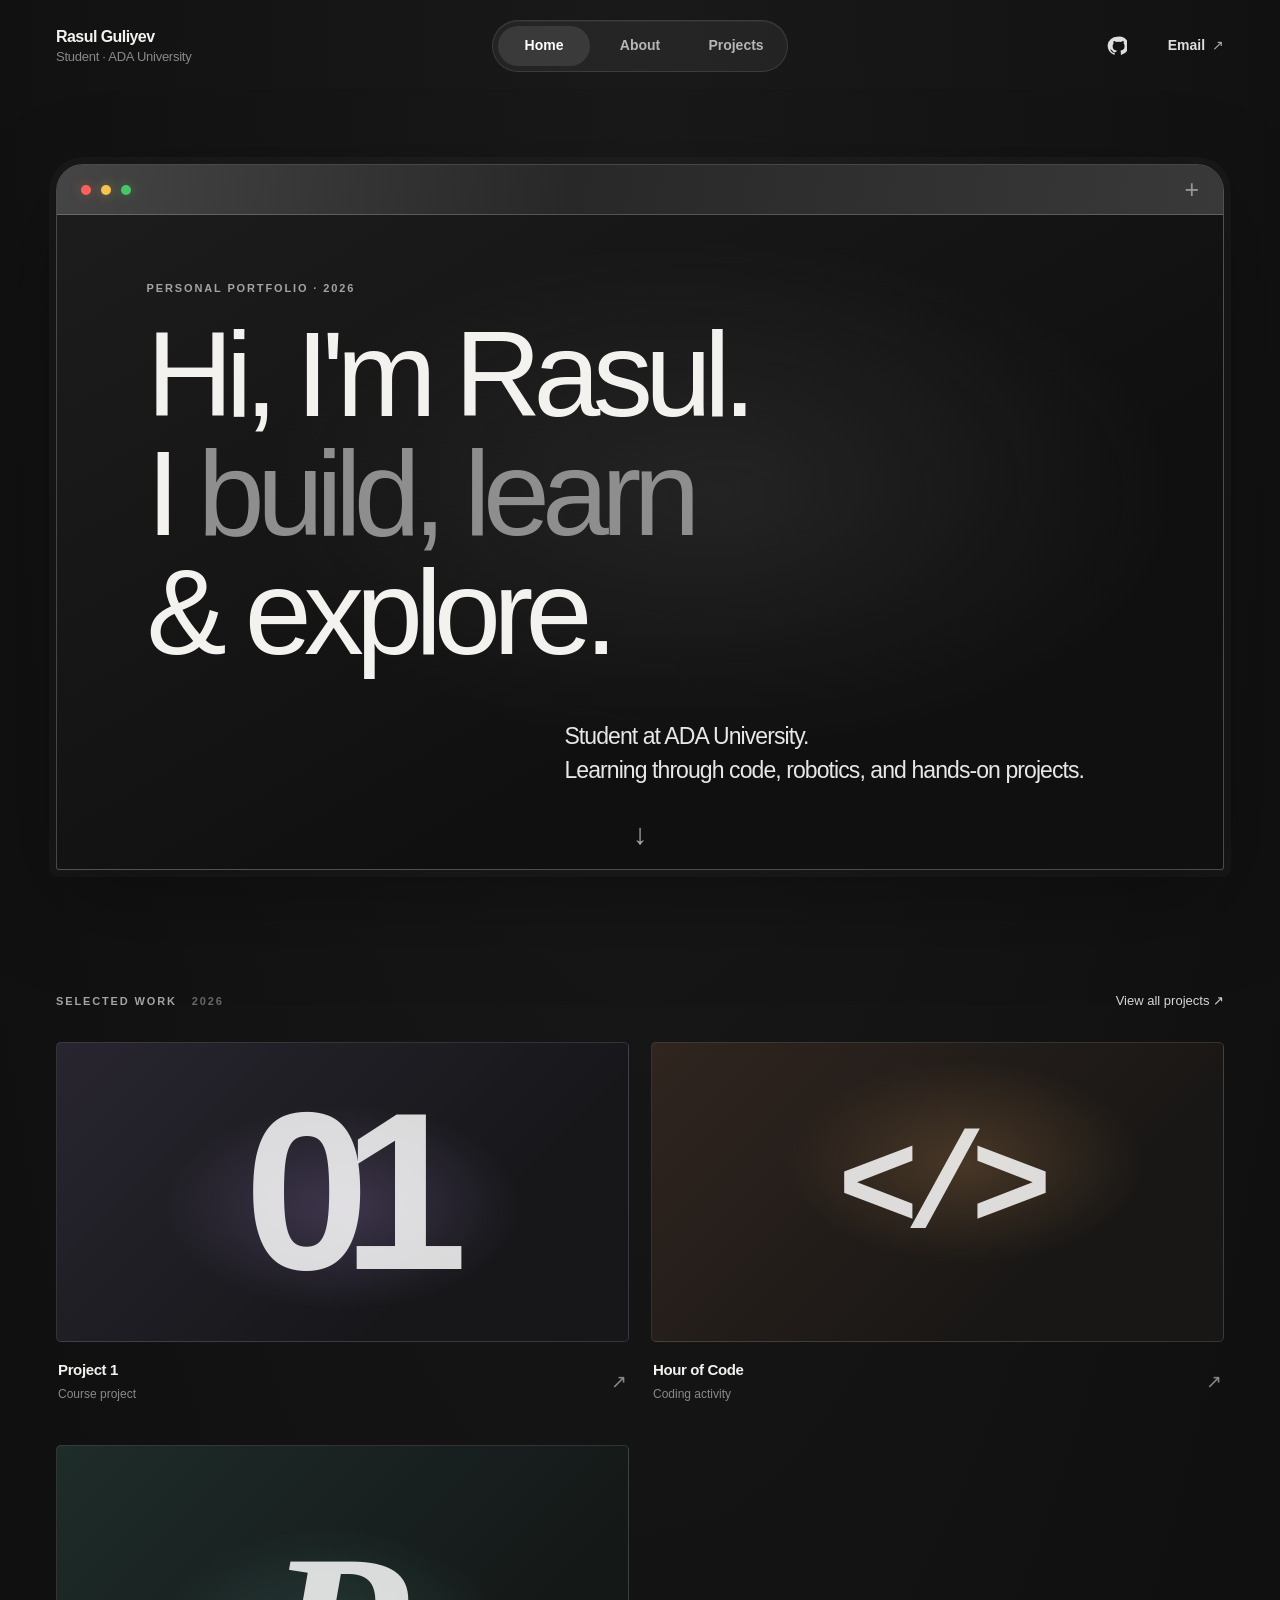
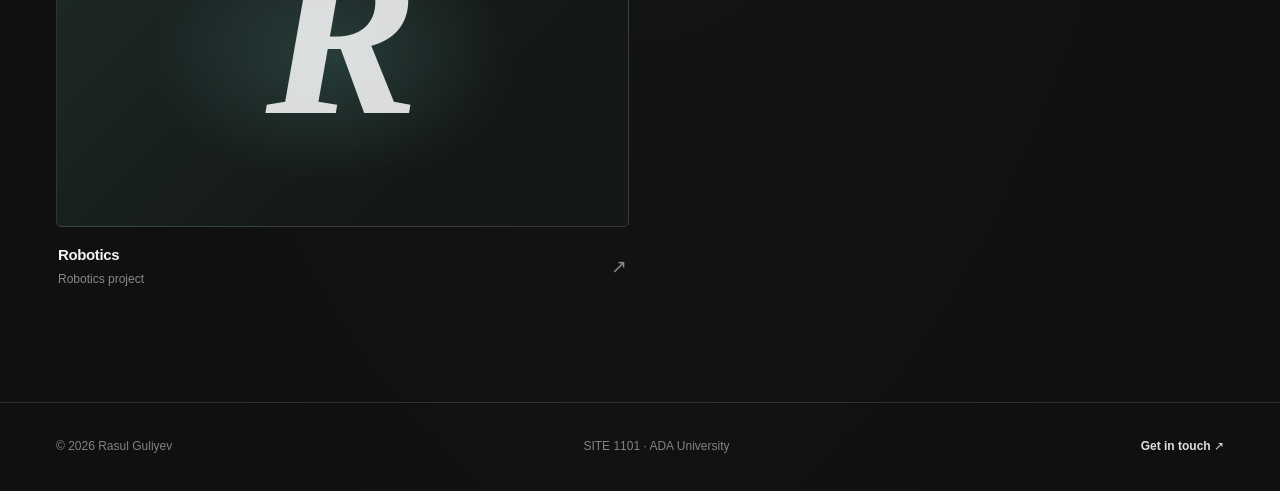
==== Desktop/Project 4 Personal Website/index.html @ 19157930 "move website files to root directory" ====
<!DOCTYPE html>
<html lang="en">
<head>
  <meta charset="UTF-8">
  <meta name="viewport" content="width=device-width, initial-scale=1.0">
  <title>Rasul Guliyev | Home</title>
  <link rel="stylesheet" href="style.css">
</head>
<body class="home-page">

  <header class="site-header">
    <a class="brand" href="index.html">
      <span class="brand-name">Rasul Guliyev</span>
      <span class="brand-role">Student · ADA University</span>
    </a>
    <nav class="site-nav" aria-label="Main navigation">
      <a href="index.html" aria-current="page">Home</a>
      <a href="about.html">About</a>
      <a href="projects.html">Projects</a>
    </nav>
    <div class="header-links">
      <a class="github-link" href="https://github.com/Raasull/rguliyev" aria-label="GitHub repository">
        <svg viewBox="0 0 24 24" aria-hidden="true"><path d="M12 .8a11.2 11.2 0 0 0-3.54 21.83c.56.1.76-.24.76-.54v-2.1c-3.1.67-3.76-1.32-3.76-1.32-.51-1.3-1.25-1.65-1.25-1.65-1.02-.7.08-.69.08-.69 1.12.08 1.71 1.15 1.71 1.15 1 .1.78 2.05 3.47 2.05.77 0 1.37-.21 1.85-.56.08-.7.31-1.17.56-1.44-2.48-.28-5.09-1.24-5.09-5.52 0-1.22.44-2.22 1.15-3-.12-.28-.5-1.42.11-2.96 0 0 .94-.3 3.08 1.15a10.7 10.7 0 0 1 5.61 0c2.14-1.45 3.08-1.15 3.08-1.15.61 1.54.23 2.68.11 2.96.72.78 1.15 1.78 1.15 3 0 4.3-2.61 5.24-5.1 5.51.32.28.6.82.6 1.66v2.91c0 .3.2.65.77.54A11.2 11.2 0 0 0 12 .8Z"/></svg>
      </a>
      <a href="mailto:guliyevrasul77@gmail.com">Email <span aria-hidden="true">↗</span></a>
    </div>
  </header>

  <main class="page-shell home-shell">
    <section id="intro" class="hero-window">
      <div class="window-bar" aria-hidden="true">
        <span class="window-dot dot-red"></span>
        <span class="window-dot dot-yellow"></span>
        <span class="window-dot dot-green"></span>
        <span class="window-mark">+</span>
      </div>
      <div class="hero-content">
        <div class="hero-title-wrap">
          <p class="eyebrow">Personal portfolio · 2026</p>
          <h1>Hi, I'm Rasul.<br>I <span>build, learn</span><br>&amp; explore.</h1>
        </div>
        <p class="hero-summary">Student at ADA University.<br>Learning through code, robotics, and hands-on projects.</p>
      </div>
      <a class="scroll-cue" href="#work" aria-label="Scroll to selected work">↓</a>
    </section>

    <section id="work" class="work-section">
      <div class="section-heading">
        <p class="eyebrow">Selected work <span>2026</span></p>
        <a class="text-link" href="projects.html">View all projects <span aria-hidden="true">↗</span></a>
      </div>
      <div class="work-list">
        <a class="work-card work-one" href="projects.html#project-one">
          <span class="work-image" aria-hidden="true"><span class="work-art art-one">01</span></span>
          <span class="work-caption"><span><strong>Project 1</strong><small>Course project</small></span><span class="work-arrow" aria-hidden="true">↗</span></span>
        </a>
        <a class="work-card work-two" href="projects.html#hour-of-code">
          <span class="work-image" aria-hidden="true"><span class="work-art art-two">&lt;/&gt;</span></span>
          <span class="work-caption"><span><strong>Hour of Code</strong><small>Coding activity</small></span><span class="work-arrow" aria-hidden="true">↗</span></span>
        </a>
        <a class="work-card work-three" href="projects.html#robotics">
          <span class="work-image" aria-hidden="true"><span class="work-art art-three">R</span></span>
          <span class="work-caption"><span><strong>Robotics</strong><small>Robotics project</small></span><span class="work-arrow" aria-hidden="true">↗</span></span>
        </a>
      </div>
    </section>
  </main>

  <footer class="site-footer">
    <div class="footer-inner">
      <span>&copy; 2026 Rasul Guliyev</span>
      <span>SITE 1101 · ADA University</span>
      <a href="mailto:guliyevrasul77@gmail.com">Get in touch ↗</a>
    </div>
  </footer>

</body>
</html>
---- Desktop/Project 4 Personal Website/style.css ----
:root {
  color-scheme: dark;
  --background: #101010;
  --surface: #151515;
  --surface-raised: #1b1b1b;
  --text: #f3f2ef;
  --muted: #898989;
  --line: rgba(255, 255, 255, 0.13);
  --accent: #c8a9ff;
  --page-width: 1440px;
}

* {
  box-sizing: border-box;
}

html {
  scroll-behavior: smooth;
}

body {
  min-width: 320px;
  margin: 0;
  background:
    radial-gradient(ellipse at 50% 5%, rgba(87, 87, 87, 0.13), transparent 46rem),
    var(--background);
  color: var(--text);
  font-family: Arial, Helvetica, sans-serif;
  font-size: 15px;
  line-height: 1.65;
  -webkit-font-smoothing: antialiased;
}

a {
  color: inherit;
}

a:focus-visible {
  outline: 2px solid var(--accent);
  outline-offset: 5px;
}

.site-header {
  width: min(var(--page-width), calc(100% - 112px));
  min-height: 92px;
  display: grid;
  grid-template-columns: 1fr auto 1fr;
  align-items: center;
  gap: 32px;
  margin: 0 auto;
}

.brand {
  width: fit-content;
  display: grid;
  color: var(--text);
  line-height: 1.35;
  text-decoration: none;
}

.brand-name {
  font-size: 16px;
  font-weight: 650;
  letter-spacing: -0.035em;
}

.brand-role {
  color: var(--muted);
  font-size: 13px;
  letter-spacing: -0.02em;
}

.site-nav {
  display: flex;
  align-items: center;
  gap: 4px;
  padding: 5px;
  border: 1px solid rgba(255, 255, 255, 0.1);
  border-radius: 999px;
  background: rgba(255, 255, 255, 0.055);
  box-shadow: inset 0 1px 0 rgba(255, 255, 255, 0.045);
}

.site-nav a {
  min-width: 92px;
  padding: 8px 18px;
  border-radius: 999px;
  color: #b6b6b6;
  font-size: 14px;
  font-weight: 600;
  text-align: center;
  text-decoration: none;
  transition: background-color 180ms ease, color 180ms ease;
}

.site-nav a:hover,
.site-nav a[aria-current="page"] {
  background: rgba(255, 255, 255, 0.1);
  color: #fff;
}

.header-links {
  display: flex;
  justify-content: flex-end;
  gap: clamp(18px, 3vw, 40px);
}

.header-links a,
.footer-inner a {
  color: #dedede;
  font-size: 14px;
  font-weight: 550;
  text-decoration: none;
  transition: color 160ms ease;
}

.header-links a:hover,
.footer-inner a:hover {
  color: var(--accent);
}

.header-links a span {
  display: inline-block;
  margin-left: 3px;
  color: #aaa;
}

.header-links .github-link {
  width: 24px;
  height: 24px;
  display: inline-flex;
  align-items: center;
  justify-content: center;
}

.github-link svg {
  width: 20px;
  height: 20px;
  fill: currentColor;
}

.page-shell {
  width: min(var(--page-width), calc(100% - 112px));
  margin: 0 auto;
}

.home-shell {
  padding-top: 72px;
}

.hero-window {
  position: relative;
  min-height: min(670px, calc(100vh - 190px));
  overflow: hidden;
  border: 1px solid rgba(255, 255, 255, 0.23);
  border-radius: 27px 27px 3px 3px;
  background:
    radial-gradient(ellipse at 57% 47%, rgba(80, 80, 80, 0.27), transparent 48%),
    linear-gradient(150deg, #1d1d1d, #101010 66%);
  box-shadow:
    0 0 0 7px rgba(255, 255, 255, 0.025),
    0 30px 100px rgba(0, 0, 0, 0.3),
    inset 0 1px 0 rgba(255, 255, 255, 0.08);
}

.window-bar {
  height: 50px;
  display: flex;
  align-items: center;
  gap: 10px;
  padding: 0 24px;
  border-bottom: 1px solid rgba(255, 255, 255, 0.2);
  background: linear-gradient(100deg, #454545, #282828 44%, #393939);
}

.window-dot {
  width: 10px;
  height: 10px;
  border-radius: 50%;
  box-shadow: 0 0 12px currentColor;
}

.dot-red {
  background: #fa625b;
  color: rgba(250, 98, 91, 0.4);
}

.dot-yellow {
  background: #f5c34e;
  color: rgba(245, 195, 78, 0.4);
}

.dot-green {
  background: #48c567;
  color: rgba(72, 197, 103, 0.4);
}

.window-mark {
  margin-left: auto;
  color: rgba(255, 255, 255, 0.47);
  font-size: 25px;
  font-weight: 200;
  line-height: 1;
}

.hero-content {
  min-height: 530px;
  display: flex;
  flex-direction: column;
  justify-content: center;
  padding: 64px clamp(36px, 7vw, 92px) 82px;
}

.eyebrow {
  margin: 0 0 18px;
  color: #a4a4a4;
  font-size: 11px;
  font-weight: 650;
  letter-spacing: 0.17em;
  text-transform: uppercase;
}

.hero-title-wrap {
  max-width: 1040px;
}

h1,
h2,
p {
  margin-top: 0;
}

h1,
h2 {
  letter-spacing: -0.065em;
}

.hero-content h1 {
  margin-bottom: 48px;
  font-size: clamp(58px, 9.4vw, 132px);
  font-weight: 500;
  line-height: 0.99;
}

.hero-content h1 span,
.muted-title {
  color: #8e8e8e;
}

.hero-summary {
  align-self: flex-end;
  margin: 0 5% 0 0;
  color: #e7e7e7;
  font-size: clamp(16px, 2vw, 23px);
  font-weight: 520;
  letter-spacing: -0.04em;
  line-height: 1.45;
}

.scroll-cue {
  position: absolute;
  bottom: 20px;
  left: 50%;
  color: #aaa;
  font-size: 29px;
  line-height: 1;
  text-decoration: none;
  transform: translateX(-50%);
  transition: color 160ms ease, transform 160ms ease;
}

.scroll-cue:hover {
  color: #fff;
  transform: translate(-50%, 3px);
}

.work-section {
  padding: 120px 0 112px;
}

.section-heading {
  display: flex;
  align-items: baseline;
  justify-content: space-between;
  gap: 20px;
  margin-bottom: 30px;
}

.section-heading .eyebrow {
  margin: 0;
}

.section-heading .eyebrow span {
  margin-left: 10px;
  color: #686868;
}

.text-link {
  color: #d7d7d7;
  font-size: 13px;
  text-decoration: none;
}

.text-link:hover {
  color: var(--accent);
}

.work-list {
  display: grid;
  grid-template-columns: repeat(2, minmax(0, 1fr));
  gap: 40px 22px;
}

.work-card {
  min-width: 0;
  color: var(--text);
  text-decoration: none;
}

.work-image {
  min-height: 300px;
  display: grid;
  overflow: hidden;
  place-items: center;
  border: 1px solid rgba(255, 255, 255, 0.12);
  border-radius: 5px;
  transition: border-color 220ms ease;
}

.work-card:hover .work-image {
  border-color: rgba(255, 255, 255, 0.34);
}

.work-one .work-image {
  background:
    radial-gradient(ellipse at 50% 55%, rgba(198, 161, 255, 0.2), transparent 44%),
    linear-gradient(135deg, #28252f, #17171a 70%);
}

.work-two .work-image {
  background:
    radial-gradient(ellipse at 55% 40%, rgba(255, 182, 105, 0.18), transparent 40%),
    linear-gradient(135deg, #30251f, #191715 70%);
}

.work-three .work-image {
  background:
    radial-gradient(ellipse at 48% 55%, rgba(112, 201, 188, 0.18), transparent 43%),
    linear-gradient(135deg, #1e2c2a, #141817 70%);
}

.work-art {
  color: rgba(255, 255, 255, 0.84);
  font-weight: 700;
  transition: transform 300ms ease;
}

.work-card:hover .work-art {
  transform: scale(1.05);
}

.art-one {
  font-size: clamp(100px, 18vw, 225px);
  letter-spacing: -0.12em;
  line-height: 1;
}

.art-two {
  font-family: "Courier New", monospace;
  font-size: clamp(68px, 11vw, 136px);
  letter-spacing: -0.11em;
}

.art-three {
  font-family: Georgia, "Times New Roman", serif;
  font-size: clamp(110px, 19vw, 230px);
  font-style: italic;
}

.work-caption {
  display: flex;
  align-items: center;
  justify-content: space-between;
  gap: 16px;
  padding: 16px 2px 0;
}

.work-caption > span:first-child {
  display: grid;
  gap: 3px;
}

.work-caption strong {
  font-size: 15px;
  font-weight: 550;
  letter-spacing: -0.025em;
}

.work-caption small {
  color: var(--muted);
  font-size: 12px;
}

.work-arrow {
  color: #888;
  font-size: 19px;
  transition: color 160ms ease, transform 160ms ease;
}

.work-card:hover .work-arrow {
  color: #fff;
  transform: translate(2px, -2px);
}

.site-footer {
  border-top: 1px solid var(--line);
}

.footer-inner {
  width: min(var(--page-width), calc(100% - 112px));
  min-height: 88px;
  display: flex;
  align-items: center;
  justify-content: space-between;
  gap: 20px;
  margin: 0 auto;
  color: #828282;
  font-size: 12px;
}

.footer-inner a {
  font-size: 12px;
}

.projects-shell,
.info-shell {
  padding-top: clamp(80px, 12vh, 150px);
  padding-bottom: 125px;
}

.page-heading {
  max-width: 950px;
  margin-bottom: 88px;
}

.page-heading h1 {
  margin: 0 0 22px;
  font-size: clamp(64px, 10vw, 132px);
  font-weight: 500;
  line-height: 0.98;
}

.page-heading > p:last-child {
  max-width: 540px;
  margin: 0;
  color: #aaa;
  font-size: 17px;
}

.project-list {
  display: grid;
  gap: 0;
}

.project-row {
  display: grid;
  grid-template-columns: minmax(0, 1.1fr) minmax(280px, 0.9fr);
  align-items: center;
  gap: clamp(40px, 8vw, 120px);
  padding: 34px 0;
  border-top: 1px solid var(--line);
  scroll-margin-top: 30px;
}

.project-row:last-child {
  border-bottom: 1px solid var(--line);
}

.project-visual {
  position: relative;
  min-height: clamp(250px, 37vw, 430px);
  display: flex;
  align-items: center;
  justify-content: center;
  overflow: hidden;
  border: 1px solid rgba(255, 255, 255, 0.11);
}

.visual-one {
  background:
    radial-gradient(ellipse at 50% 45%, rgba(180, 145, 255, 0.24), transparent 44%),
    linear-gradient(145deg, #29262f, #171719 70%);
}

.visual-two {
  background:
    radial-gradient(ellipse at 54% 40%, rgba(255, 170, 91, 0.2), transparent 43%),
    linear-gradient(145deg, #30251f, #171615 70%);
}

.visual-three {
  background:
    radial-gradient(ellipse at 52% 46%, rgba(108, 200, 185, 0.2), transparent 43%),
    linear-gradient(145deg, #1f2c29, #151817 70%);
}

.visual-label,
.visual-caption {
  position: absolute;
  left: 20px;
  color: rgba(255, 255, 255, 0.58);
  font-size: 10px;
  letter-spacing: 0.14em;
  text-transform: uppercase;
}

.visual-label {
  top: 18px;
}

.visual-caption {
  bottom: 16px;
  font-size: 9px;
  letter-spacing: 0.09em;
}

.visual-mark {
  color: rgba(255, 255, 255, 0.83);
  font-size: clamp(110px, 17vw, 220px);
  font-weight: 650;
  letter-spacing: -0.12em;
  line-height: 1;
}

.code-mark {
  font-family: "Courier New", monospace;
  font-size: clamp(72px, 11vw, 145px);
  letter-spacing: -0.12em;
}

.robot-mark {
  font-family: Georgia, "Times New Roman", serif;
  font-size: clamp(130px, 20vw, 245px);
  font-style: italic;
}

.project-copy .eyebrow {
  margin-bottom: 19px;
}

.project-copy h2 {
  margin: 0 0 17px;
  font-size: clamp(32px, 4vw, 52px);
  font-weight: 500;
  line-height: 1.08;
}

.project-copy > p:not(.eyebrow) {
  min-height: 48px;
  margin: 0;
  color: #a4a4a4;
  font-size: 15px;
}

.project-meta {
  display: inline-block;
  margin-top: 24px;
  color: #737373;
  font-size: 10px;
  font-weight: 600;
  letter-spacing: 0.12em;
}

.info-shell {
  max-width: 1020px;
}

.info-shell .page-heading {
  margin-bottom: 88px;
}

.info-shell .page-heading h1 {
  font-size: clamp(80px, 12vw, 150px);
}

.heading-period {
  color: var(--accent);
}

.info-shell .page-heading .info-intro {
  max-width: 600px;
  min-height: 28px;
  color: #aaa;
  font-size: 18px;
}

.info-layout {
  display: grid;
  grid-template-columns: minmax(130px, 0.45fr) minmax(0, 1.55fr);
  border-top: 1px solid var(--line);
}

.info-label,
.info-copy {
  padding: 29px 0;
  border-bottom: 1px solid var(--line);
}

.info-label .eyebrow {
  margin: 4px 0 0;
  color: #818181;
  font-size: 10px;
}

.info-copy h2 {
  margin: 0 0 12px;
  font-size: clamp(21px, 3vw, 29px);
  font-weight: 500;
  letter-spacing: -0.045em;
}

.info-copy > p {
  min-height: 26px;
  margin: 0;
  color: #9a9a9a;
  font-size: 14px;
}

.skill-list {
  display: flex;
  flex-wrap: wrap;
  gap: 9px;
  margin: 16px 0 0;
  padding: 0;
  list-style: none;
}

.skill-list li {
  padding: 5px 11px;
  border: 1px solid rgba(255, 255, 255, 0.15);
  border-radius: 999px;
  color: #aaa;
  font-size: 12px;
}

@media (min-width: 1600px) {
  .hero-content h1 {
    font-size: 138px;
  }
}

@media (max-width: 760px) {
  .site-header,
  .page-shell,
  .footer-inner {
    width: calc(100% - 48px);
  }

  .site-header {
    grid-template-columns: 1fr auto;
    gap: 18px;
    padding: 18px 0;
  }

  .site-nav {
    grid-column: 2;
    grid-row: 1;
  }

  .header-links {
    grid-column: 1 / -1;
    justify-content: flex-start;
    gap: 20px;
  }

  .home-shell {
    padding-top: 34px;
  }

  .hero-window {
    min-height: 570px;
  }

  .hero-content {
    min-height: 510px;
    padding: 48px 36px 68px;
  }

  .hero-content h1 {
    font-size: clamp(58px, 11vw, 86px);
  }

  .work-section {
    padding: 90px 0 80px;
  }

  .work-list {
    gap: 30px 16px;
  }

  .work-image {
    min-height: 230px;
  }

  .project-row {
    grid-template-columns: minmax(0, 1fr) minmax(220px, 0.85fr);
    gap: 32px;
  }

  .project-visual {
    min-height: 260px;
  }
}

@media (max-width: 540px) {
  .site-header,
  .page-shell,
  .footer-inner {
    width: calc(100% - 36px);
  }

  .site-header {
    grid-template-columns: 1fr;
    gap: 15px;
  }

  .brand {
    grid-row: 1;
  }

  .site-nav {
    grid-column: 1;
    grid-row: 2;
    justify-self: start;
  }

  .header-links {
    grid-column: 1;
    grid-row: 3;
    font-size: 13px;
  }

  .site-nav a {
    min-width: 76px;
    padding: 7px 12px;
  }

  .home-shell {
    padding-top: 28px;
  }

  .hero-window {
    min-height: 510px;
    border-radius: 19px 19px 3px 3px;
  }

  .window-bar {
    height: 42px;
    gap: 8px;
    padding: 0 16px;
  }

  .window-dot {
    width: 8px;
    height: 8px;
  }

  .hero-content {
    min-height: 450px;
    padding: 42px 22px 65px;
  }

  .hero-content h1 {
    margin-bottom: 40px;
    font-size: clamp(52px, 13vw, 70px);
  }

  .hero-summary {
    align-self: flex-start;
    margin: 0;
    font-size: 16px;
  }

  .work-section {
    padding: 76px 0 64px;
  }

  .section-heading {
    align-items: flex-start;
    flex-direction: column;
    gap: 11px;
  }

  .work-list {
    grid-template-columns: 1fr;
    gap: 27px;
  }

  .work-image {
    min-height: 255px;
  }

  .art-one {
    font-size: 190px;
  }

  .art-two {
    font-size: 112px;
  }

  .art-three {
    font-size: 195px;
  }

  .footer-inner {
    align-items: flex-start;
    flex-direction: column;
    justify-content: center;
    gap: 6px;
    padding: 22px 0;
  }

  .projects-shell,
  .info-shell {
    padding-top: 72px;
    padding-bottom: 76px;
  }

  .page-heading {
    margin-bottom: 58px;
  }

  .page-heading h1 {
    font-size: clamp(54px, 14vw, 76px);
  }

  .page-heading > p:last-child {
    font-size: 15px;
  }

  .project-row {
    grid-template-columns: 1fr;
    gap: 24px;
    padding: 25px 0;
  }

  .project-visual {
    min-height: 280px;
  }

  .visual-mark {
    font-size: 170px;
  }

  .code-mark {
    font-size: 105px;
  }

  .robot-mark {
    font-size: 190px;
  }

  .project-copy h2 {
    font-size: 38px;
  }

  .project-meta {
    margin-top: 18px;
  }

  .info-shell .page-heading {
    margin-bottom: 58px;
  }

  .info-shell .page-heading h1 {
    font-size: 88px;
  }

  .info-shell .page-heading .info-intro {
    font-size: 15px;
  }

  .info-layout {
    grid-template-columns: 1fr;
  }

  .info-label {
    padding: 25px 0 0;
    border-bottom: 0;
  }

  .info-copy {
    padding: 9px 0 26px;
  }
}

@media (prefers-reduced-motion: reduce) {
  html {
    scroll-behavior: auto;
  }

  *,
  *::before,
  *::after {
    transition-duration: 0.01ms !important;
  }
}
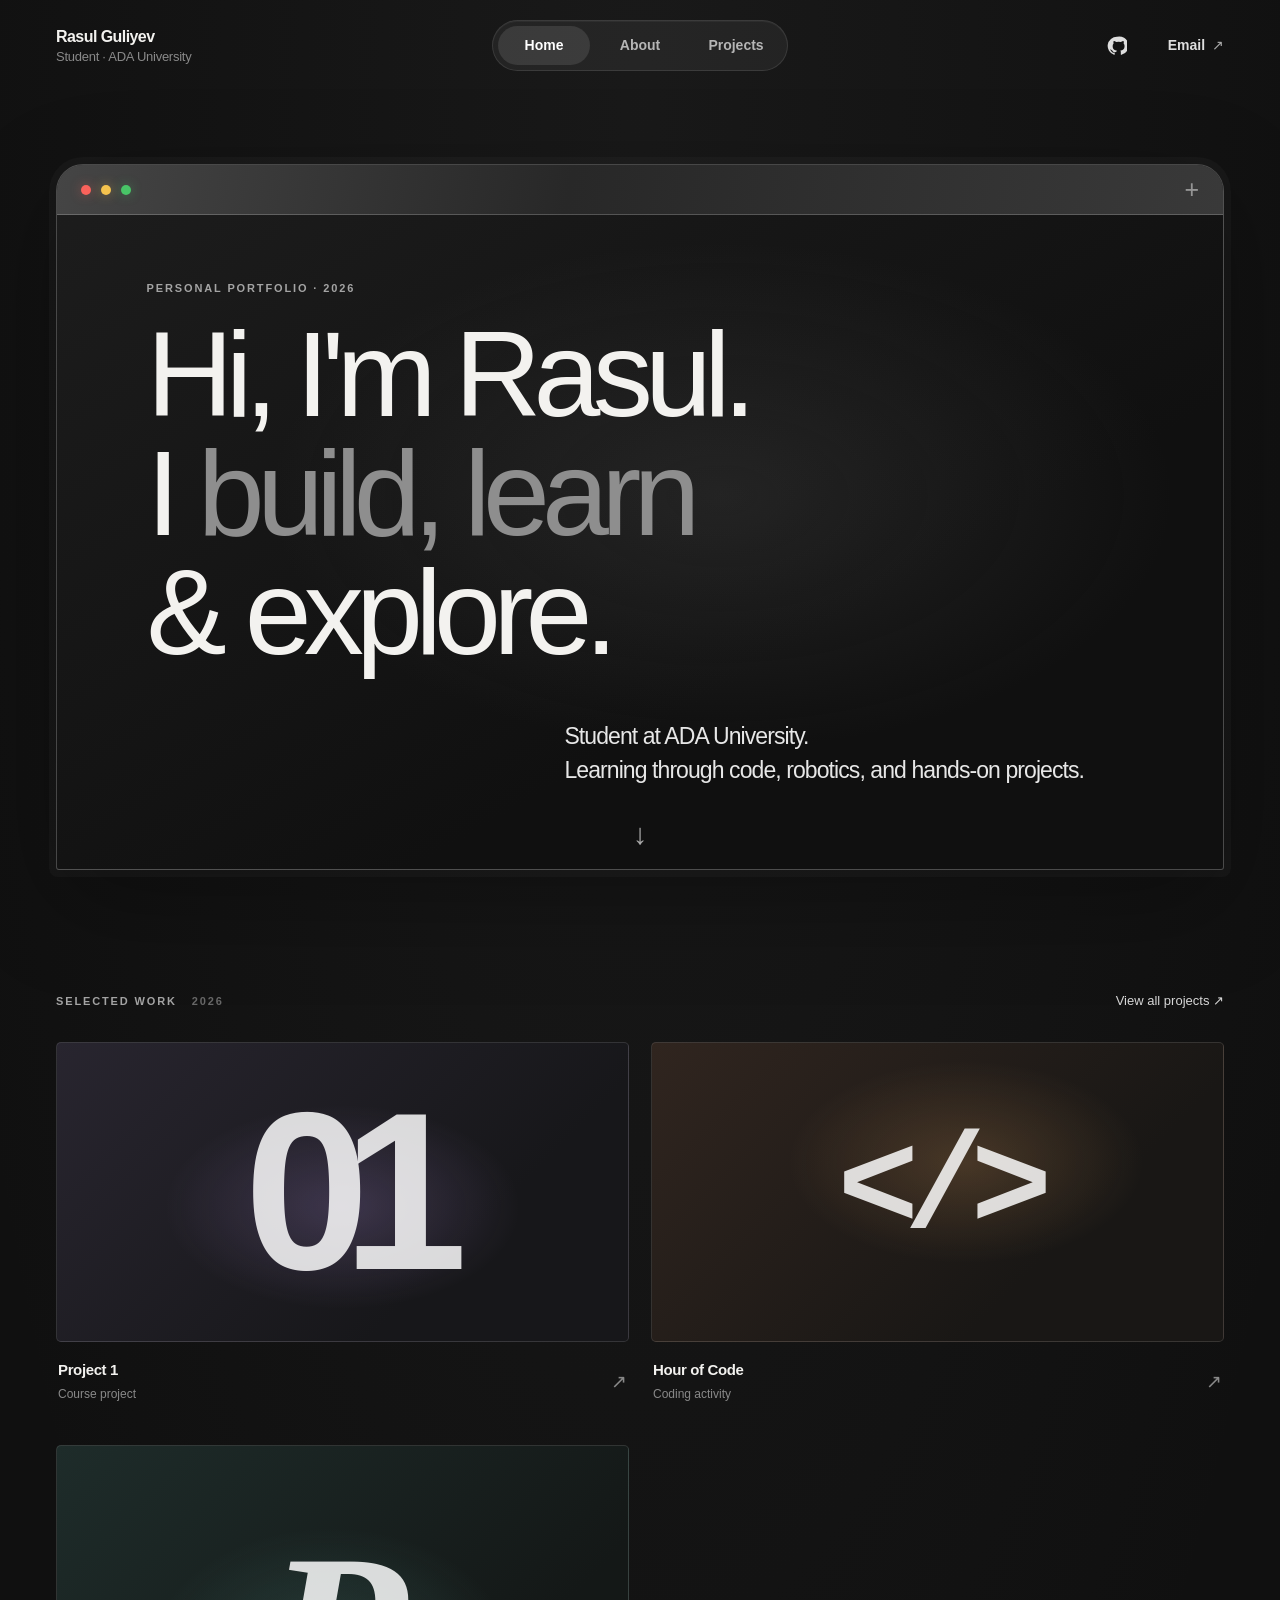
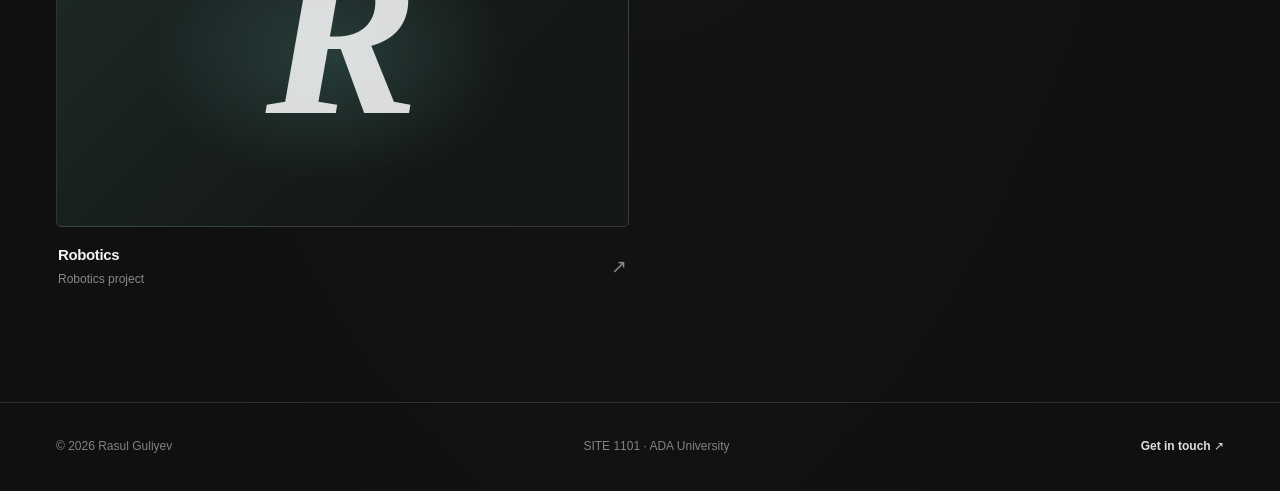
==== commit 2e58e943: "added some animations" ====
--- a/Desktop/Project 4 Personal Website/index.html
+++ b/Desktop/Project 4 Personal Website/index.html
@@ -5,6 +5,7 @@
   <meta name="viewport" content="width=device-width, initial-scale=1.0">
   <title>Rasul Guliyev | Home</title>
   <link rel="stylesheet" href="style.css">
+  <script src="script.js" defer></script>
 </head>
 <body class="home-page">
 
@@ -14,9 +15,9 @@
       <span class="brand-role">Student · ADA University</span>
     </a>
     <nav class="site-nav" aria-label="Main navigation">
-      <a href="index.html" aria-current="page">Home</a>
-      <a href="about.html">About</a>
-      <a href="projects.html">Projects</a>
+      <a href="index.html#intro" aria-current="page">Home</a>
+      <a href="about.html#about-intro">About</a>
+      <a href="projects.html#projects-intro">Projects</a>
     </nav>
     <div class="header-links">
       <a class="github-link" href="https://github.com/Raasull/rguliyev" aria-label="GitHub repository">
@@ -27,7 +28,7 @@
   </header>
 
   <main class="page-shell home-shell">
-    <section id="intro" class="hero-window">
+    <section id="intro" class="hero-window" data-reveal>
       <div class="window-bar" aria-hidden="true">
         <span class="window-dot dot-red"></span>
         <span class="window-dot dot-yellow"></span>
@@ -44,21 +45,21 @@
       <a class="scroll-cue" href="#work" aria-label="Scroll to selected work">↓</a>
     </section>
 
-    <section id="work" class="work-section">
+    <section id="work" class="work-section" data-reveal>
       <div class="section-heading">
         <p class="eyebrow">Selected work <span>2026</span></p>
         <a class="text-link" href="projects.html">View all projects <span aria-hidden="true">↗</span></a>
       </div>
       <div class="work-list">
-        <a class="work-card work-one" href="projects.html#project-one">
+        <a class="work-card work-one" href="projects.html#project-one" data-reveal>
           <span class="work-image" aria-hidden="true"><span class="work-art art-one">01</span></span>
           <span class="work-caption"><span><strong>Project 1</strong><small>Course project</small></span><span class="work-arrow" aria-hidden="true">↗</span></span>
         </a>
-        <a class="work-card work-two" href="projects.html#hour-of-code">
+        <a class="work-card work-two" href="projects.html#hour-of-code" data-reveal>
           <span class="work-image" aria-hidden="true"><span class="work-art art-two">&lt;/&gt;</span></span>
           <span class="work-caption"><span><strong>Hour of Code</strong><small>Coding activity</small></span><span class="work-arrow" aria-hidden="true">↗</span></span>
         </a>
-        <a class="work-card work-three" href="projects.html#robotics">
+        <a class="work-card work-three" href="projects.html#robotics" data-reveal>
           <span class="work-image" aria-hidden="true"><span class="work-art art-three">R</span></span>
           <span class="work-caption"><span><strong>Robotics</strong><small>Robotics project</small></span><span class="work-arrow" aria-hidden="true">↗</span></span>
         </a>
--- a/Desktop/Project 4 Personal Website/style.css
+++ b/Desktop/Project 4 Personal Website/style.css
@@ -16,6 +16,7 @@
 
 html {
   scroll-behavior: smooth;
+  scroll-padding-top: 100px;
 }
 
 body {
@@ -41,13 +42,27 @@
 }
 
 .site-header {
-  width: min(var(--page-width), calc(100% - 112px));
+  position: sticky;
+  top: 0;
+  z-index: 20;
+  width: 100%;
   min-height: 92px;
   display: grid;
   grid-template-columns: 1fr auto 1fr;
   align-items: center;
   gap: 32px;
-  margin: 0 auto;
+  padding-inline: max(56px, calc((100% - var(--page-width)) / 2));
+  border-bottom: 1px solid transparent;
+  background: transparent;
+  backdrop-filter: blur(0);
+  transition: background-color 240ms ease, border-color 240ms ease, box-shadow 240ms ease, backdrop-filter 240ms ease;
+}
+
+.site-header.is-scrolled {
+  border-bottom-color: var(--line);
+  background: rgba(16, 16, 16, 0.82);
+  backdrop-filter: blur(16px);
+  box-shadow: 0 8px 24px rgba(0, 0, 0, 0.12);
 }
 
 .brand {
@@ -82,6 +97,8 @@
 }
 
 .site-nav a {
+  position: relative;
+  isolation: isolate;
   min-width: 92px;
   padding: 8px 18px;
   border-radius: 999px;
@@ -90,13 +107,38 @@
   font-weight: 600;
   text-align: center;
   text-decoration: none;
-  transition: background-color 180ms ease, color 180ms ease;
+  transition: background-color 180ms ease, color 180ms ease, transform 180ms ease;
+}
+
+.site-nav a::after {
+  position: absolute;
+  right: 50%;
+  bottom: 5px;
+  left: 50%;
+  height: 1px;
+  background: var(--accent);
+  content: "";
+  opacity: 0;
+  transform: translateX(-50%) scaleX(0);
+  transform-origin: center;
+  transition: opacity 180ms ease, transform 180ms ease;
 }
 
 .site-nav a:hover,
 .site-nav a[aria-current="page"] {
   background: rgba(255, 255, 255, 0.1);
   color: #fff;
+}
+
+.site-nav a:hover {
+  transform: translateY(-1px);
+}
+
+.site-nav a:hover::after,
+.site-nav a:focus-visible::after,
+.site-nav a[aria-current="page"]::after {
+  opacity: 1;
+  transform: translateX(-50%) scaleX(1);
 }
 
 .header-links {
@@ -111,12 +153,13 @@
   font-size: 14px;
   font-weight: 550;
   text-decoration: none;
-  transition: color 160ms ease;
+  transition: color 180ms ease, transform 180ms ease;
 }
 
 .header-links a:hover,
 .footer-inner a:hover {
   color: var(--accent);
+  transform: translateY(-1px);
 }
 
 .header-links a span {
@@ -299,10 +342,12 @@
   color: #d7d7d7;
   font-size: 13px;
   text-decoration: none;
+  transition: color 180ms ease, transform 180ms ease;
 }
 
 .text-link:hover {
   color: var(--accent);
+  transform: translateY(-1px);
 }
 
 .work-list {
@@ -315,6 +360,12 @@
   min-width: 0;
   color: var(--text);
   text-decoration: none;
+  transition: transform 240ms cubic-bezier(0.2, 0.7, 0.2, 1);
+}
+
+.work-card:hover,
+.work-card:focus-visible {
+  transform: translate3d(0, -4px, 0);
 }
 
 .work-image {
@@ -327,7 +378,8 @@
   transition: border-color 220ms ease;
 }
 
-.work-card:hover .work-image {
+.work-card:hover .work-image,
+.work-card:focus-visible .work-image {
   border-color: rgba(255, 255, 255, 0.34);
 }
 
@@ -355,7 +407,8 @@
   transition: transform 300ms ease;
 }
 
-.work-card:hover .work-art {
+.work-card:hover .work-art,
+.work-card:focus-visible .work-art {
   transform: scale(1.05);
 }
 
@@ -407,7 +460,8 @@
   transition: color 160ms ease, transform 160ms ease;
 }
 
-.work-card:hover .work-arrow {
+.work-card:hover .work-arrow,
+.work-card:focus-visible .work-arrow {
   color: #fff;
   transform: translate(2px, -2px);
 }
@@ -484,6 +538,13 @@
   justify-content: center;
   overflow: hidden;
   border: 1px solid rgba(255, 255, 255, 0.11);
+  transition: transform 240ms ease, border-color 240ms ease, box-shadow 240ms ease;
+}
+
+.project-row:hover .project-visual {
+  transform: translate3d(0, -3px, 0);
+  border-color: rgba(255, 255, 255, 0.24);
+  box-shadow: 0 16px 40px rgba(0, 0, 0, 0.18);
 }
 
 .visual-one {
@@ -643,6 +704,154 @@
   font-size: 12px;
 }
 
+.curiosity-quest {
+  margin-top: 104px;
+  padding: clamp(24px, 5vw, 48px);
+  border: 1px solid var(--line);
+  border-radius: 6px;
+  background: linear-gradient(145deg, rgba(255, 255, 255, 0.035), transparent 70%);
+}
+
+.quest-heading {
+  max-width: 590px;
+}
+
+.quest-heading h2 {
+  margin: 0 0 12px;
+  font-size: clamp(27px, 4vw, 40px);
+  font-weight: 500;
+  line-height: 1.12;
+}
+
+.quest-heading > p:last-child {
+  margin: 0;
+  color: #9a9a9a;
+  font-size: 14px;
+}
+
+.quest-progress {
+  display: grid;
+  grid-template-columns: 1fr minmax(100px, 180px);
+  align-items: center;
+  gap: 20px;
+  margin: 30px 0 12px;
+}
+
+.quest-progress p {
+  margin: 0;
+  color: #aaa;
+  font-size: 12px;
+}
+
+.quest-progress progress {
+  width: 100%;
+  height: 4px;
+  overflow: hidden;
+  border: 0;
+  border-radius: 999px;
+  background: rgba(255, 255, 255, 0.12);
+  accent-color: var(--accent);
+}
+
+.quest-progress progress::-webkit-progress-bar {
+  border-radius: 999px;
+  background: rgba(255, 255, 255, 0.12);
+}
+
+.quest-progress progress::-webkit-progress-value {
+  border-radius: 999px;
+  background: var(--accent);
+  transition: width 240ms ease;
+}
+
+.quest-progress progress::-moz-progress-bar {
+  border-radius: 999px;
+  background: var(--accent);
+}
+
+.quest-item {
+  border-top: 1px solid var(--line);
+}
+
+.quest-item:last-child {
+  border-bottom: 1px solid var(--line);
+}
+
+.quest-item summary {
+  display: grid;
+  grid-template-columns: 42px 1fr 24px;
+  align-items: center;
+  gap: 10px;
+  padding: 16px 0;
+  color: #dedede;
+  cursor: pointer;
+  font-size: 14px;
+  font-weight: 550;
+  list-style: none;
+  transition: color 180ms ease, transform 180ms ease;
+}
+
+.quest-item summary:hover {
+  color: #fff;
+  transform: translate3d(2px, 0, 0);
+}
+
+.quest-item summary::-webkit-details-marker {
+  display: none;
+}
+
+.quest-item summary:focus-visible {
+  outline: 2px solid var(--accent);
+  outline-offset: 4px;
+}
+
+.quest-index {
+  color: #777;
+  font-size: 11px;
+  font-variant-numeric: tabular-nums;
+}
+
+.quest-toggle {
+  color: var(--accent);
+  font-size: 18px;
+  text-align: right;
+}
+
+.quest-toggle::before {
+  content: "+";
+}
+
+.quest-item[open] .quest-toggle::before {
+  content: "−";
+}
+
+.quest-item > p {
+  max-width: 560px;
+  margin: -3px 42px 17px;
+  color: #999;
+  font-size: 13px;
+}
+
+.quest-complete {
+  margin: 18px 0 0;
+  color: var(--accent);
+  font-size: 13px;
+}
+
+[data-reveal] {
+  opacity: 1;
+  transform: none;
+}
+
+.reveal-ready [data-reveal]:not(.is-visible) {
+  opacity: 0;
+  transform: translate3d(0, 18px, 0);
+}
+
+.reveal-ready [data-reveal] {
+  transition: opacity 600ms ease, transform 600ms cubic-bezier(0.2, 0.7, 0.2, 1);
+}
+
 @media (min-width: 1600px) {
   .hero-content h1 {
     font-size: 138px;
@@ -650,7 +859,10 @@
 }
 
 @media (max-width: 760px) {
-  .site-header,
+  html {
+    scroll-padding-top: 160px;
+  }
+
   .page-shell,
   .footer-inner {
     width: calc(100% - 48px);
@@ -659,7 +871,7 @@
   .site-header {
     grid-template-columns: 1fr auto;
     gap: 18px;
-    padding: 18px 0;
+    padding: 18px 24px;
   }
 
   .site-nav {
@@ -713,7 +925,6 @@
 }
 
 @media (max-width: 540px) {
-  .site-header,
   .page-shell,
   .footer-inner {
     width: calc(100% - 36px);
@@ -722,6 +933,7 @@
   .site-header {
     grid-template-columns: 1fr;
     gap: 15px;
+    padding: 18px;
   }
 
   .brand {
@@ -892,6 +1104,25 @@
   .info-copy {
     padding: 9px 0 26px;
   }
+
+  .curiosity-quest {
+    margin-top: 72px;
+    padding: 24px 20px;
+  }
+
+  .quest-progress {
+    grid-template-columns: 1fr;
+    gap: 9px;
+    margin-top: 24px;
+  }
+
+  .quest-item summary {
+    grid-template-columns: 34px 1fr 20px;
+  }
+
+  .quest-item > p {
+    margin-left: 34px;
+  }
 }
 
 @media (prefers-reduced-motion: reduce) {
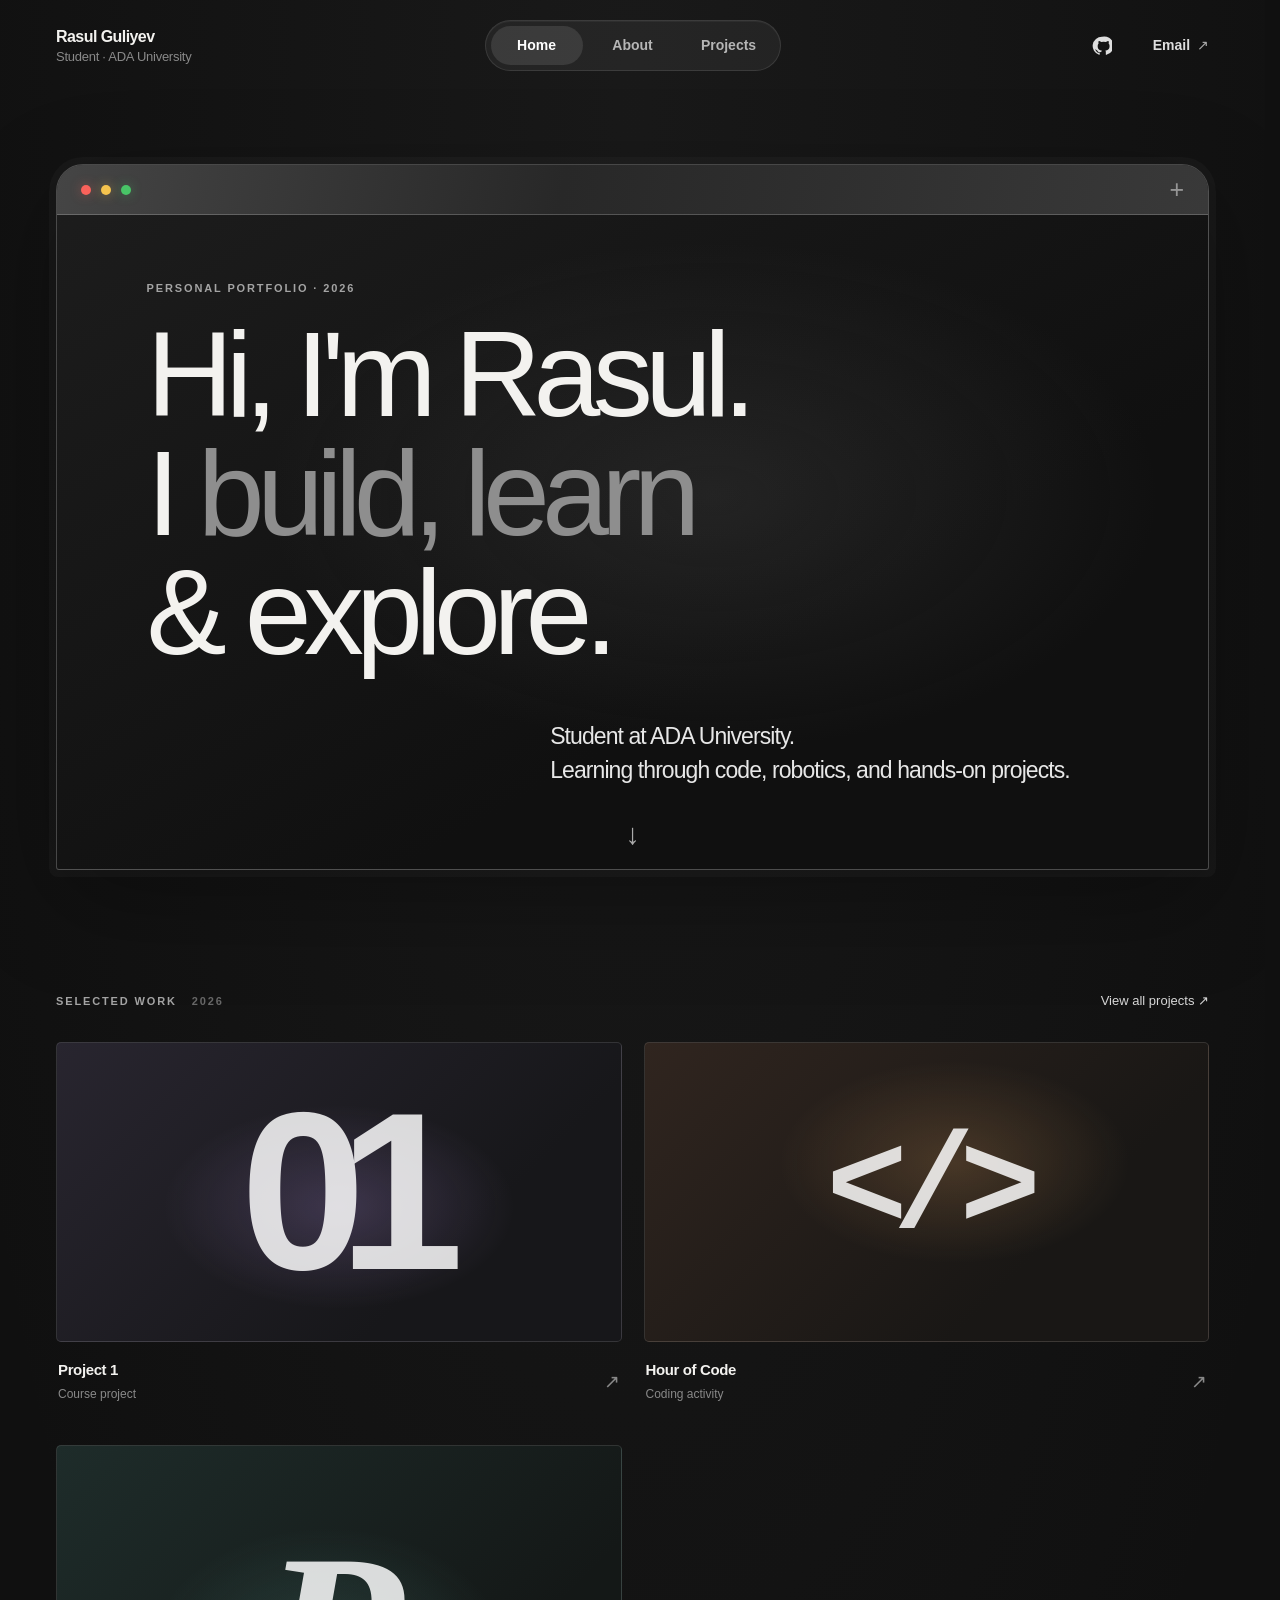
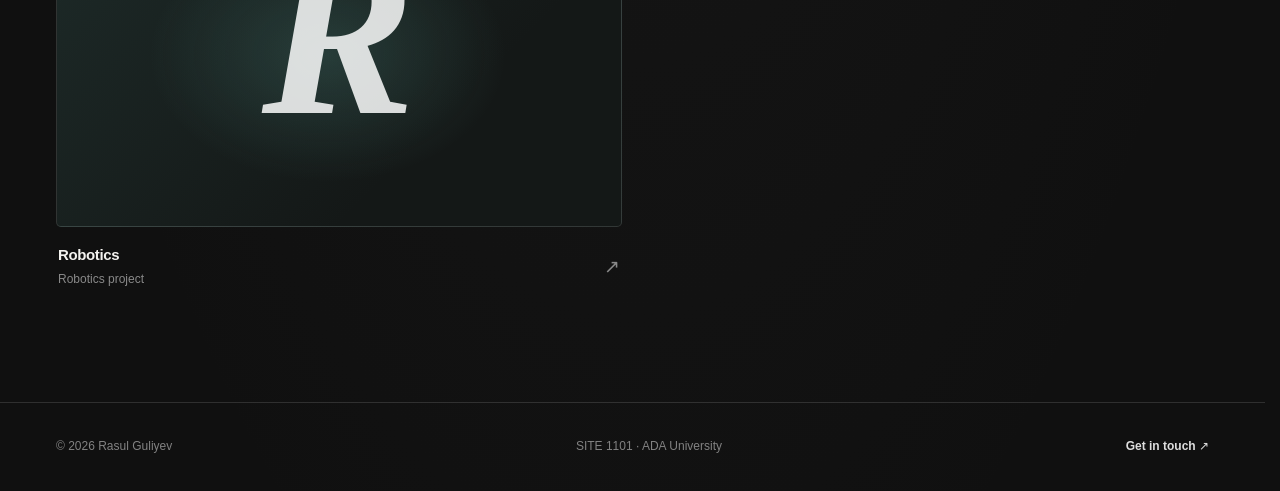
==== commit 6b7ec61e: "Latest updates" ====
--- a/Desktop/Project 4 Personal Website/index.html
+++ b/Desktop/Project 4 Personal Website/index.html
@@ -15,9 +15,10 @@
       <span class="brand-role">Student · ADA University</span>
     </a>
     <nav class="site-nav" aria-label="Main navigation">
-      <a href="index.html#intro" aria-current="page">Home</a>
-      <a href="about.html#about-intro">About</a>
-      <a href="projects.html#projects-intro">Projects</a>
+      <span class="nav-pill" aria-hidden="true"></span>
+      <a class="nav-link active" href="index.html#intro" aria-current="page">Home</a>
+      <a class="nav-link" href="about.html#about-intro">About</a>
+      <a class="nav-link" href="projects.html#projects-intro">Projects</a>
     </nav>
     <div class="header-links">
       <a class="github-link" href="https://github.com/Raasull/rguliyev" aria-label="GitHub repository">
--- a/Desktop/Project 4 Personal Website/style.css
+++ b/Desktop/Project 4 Personal Website/style.css
@@ -19,7 +19,17 @@
   scroll-padding-top: 100px;
 }
 
+html,
 body {
+  scrollbar-gutter: stable;
+}
+
+html {
+  overflow-x: hidden;
+}
+
+body {
+  overflow-x: clip;
   min-width: 320px;
   margin: 0;
   background:
@@ -86,6 +96,7 @@
 }
 
 .site-nav {
+  position: relative;
   display: flex;
   align-items: center;
   gap: 4px;
@@ -96,21 +107,43 @@
   box-shadow: inset 0 1px 0 rgba(255, 255, 255, 0.045);
 }
 
-.site-nav a {
+.nav-pill {
+  position: absolute;
+  z-index: 1;
+  top: 5px;
+  left: 0;
+  bottom: 5px;
+  width: 0;
+  border-radius: 999px;
+  background: rgba(255, 255, 255, 0.1);
+  opacity: 0;
+  pointer-events: none;
+  transform: translateX(0);
+  transition: transform 0.3s ease, width 0.3s ease, opacity 0.2s ease;
+}
+
+.site-nav.is-ready .nav-pill {
+  opacity: 1;
+}
+
+.site-nav .nav-link {
   position: relative;
-  isolation: isolate;
+  z-index: 2;
   min-width: 92px;
   padding: 8px 18px;
   border-radius: 999px;
+  outline: none;
+  background: transparent;
   color: #b6b6b6;
   font-size: 14px;
   font-weight: 600;
   text-align: center;
   text-decoration: none;
-  transition: background-color 180ms ease, color 180ms ease, transform 180ms ease;
-}
-
-.site-nav a::after {
+  -webkit-tap-highlight-color: transparent;
+  transition: color 180ms ease;
+}
+
+.site-nav .nav-link::after {
   position: absolute;
   right: 50%;
   bottom: 5px;
@@ -124,19 +157,17 @@
   transition: opacity 180ms ease, transform 180ms ease;
 }
 
-.site-nav a:hover,
-.site-nav a[aria-current="page"] {
-  background: rgba(255, 255, 255, 0.1);
+.site-nav .nav-link:hover,
+.site-nav .nav-link:focus,
+.site-nav .nav-link.active,
+.site-nav .nav-link[aria-current="page"] {
   color: #fff;
 }
 
-.site-nav a:hover {
-  transform: translateY(-1px);
-}
-
-.site-nav a:hover::after,
-.site-nav a:focus-visible::after,
-.site-nav a[aria-current="page"]::after {
+.site-nav .nav-link:hover::after,
+.site-nav .nav-link:focus-visible::after,
+.site-nav .nav-link.active::after,
+.site-nav .nav-link[aria-current="page"]::after {
   opacity: 1;
   transform: translateX(-50%) scaleX(1);
 }
@@ -952,7 +983,7 @@
     font-size: 13px;
   }
 
-  .site-nav a {
+  .site-nav .nav-link {
     min-width: 76px;
     padding: 7px 12px;
   }
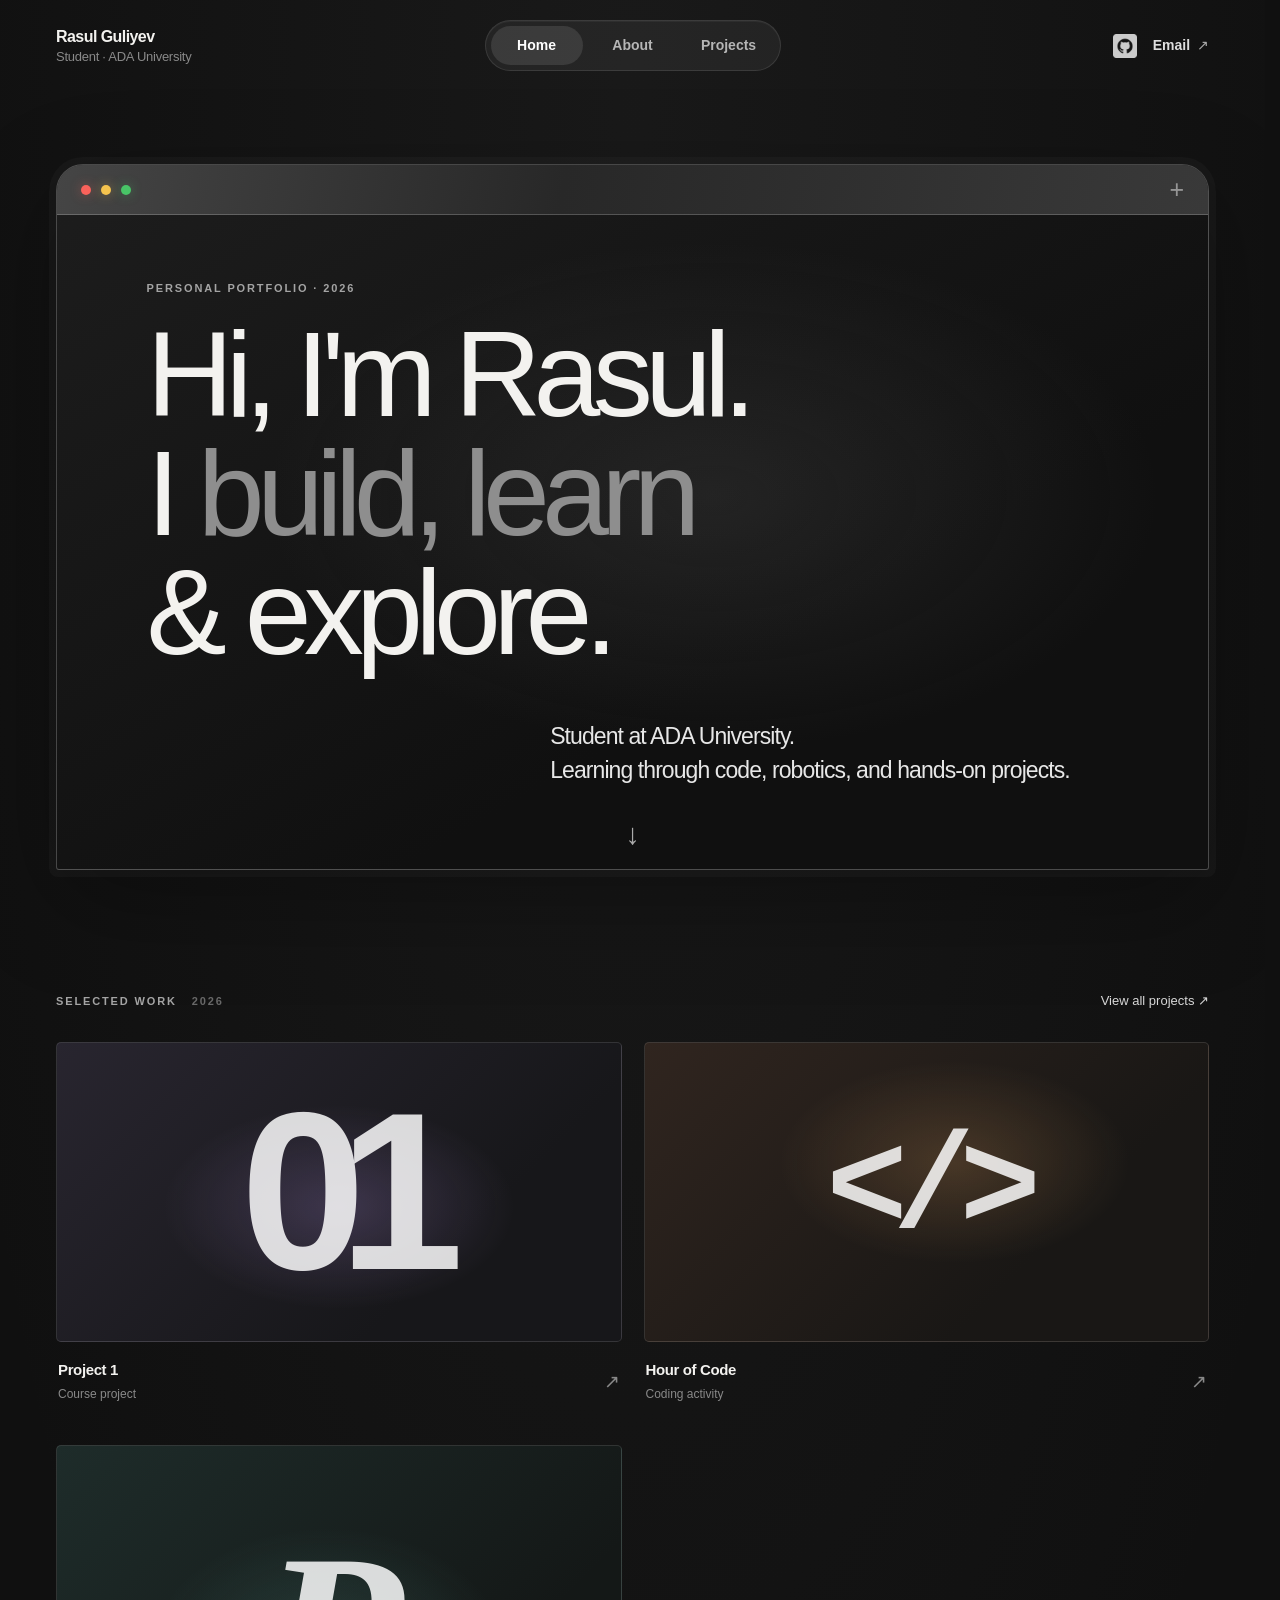
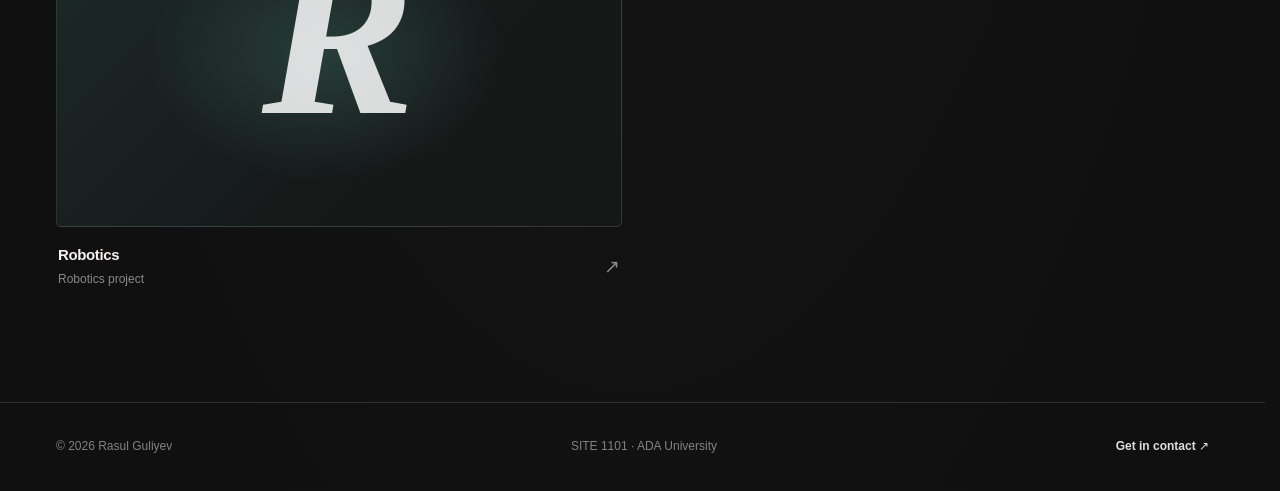
==== commit 536d6931: "added js animations to Email, Get in contact, and changed Github logo" ====
--- a/Desktop/Project 4 Personal Website/index.html
+++ b/Desktop/Project 4 Personal Website/index.html
@@ -22,9 +22,9 @@
     </nav>
     <div class="header-links">
       <a class="github-link" href="https://github.com/Raasull/rguliyev" aria-label="GitHub repository">
-        <svg viewBox="0 0 24 24" aria-hidden="true"><path d="M12 .8a11.2 11.2 0 0 0-3.54 21.83c.56.1.76-.24.76-.54v-2.1c-3.1.67-3.76-1.32-3.76-1.32-.51-1.3-1.25-1.65-1.25-1.65-1.02-.7.08-.69.08-.69 1.12.08 1.71 1.15 1.71 1.15 1 .1.78 2.05 3.47 2.05.77 0 1.37-.21 1.85-.56.08-.7.31-1.17.56-1.44-2.48-.28-5.09-1.24-5.09-5.52 0-1.22.44-2.22 1.15-3-.12-.28-.5-1.42.11-2.96 0 0 .94-.3 3.08 1.15a10.7 10.7 0 0 1 5.61 0c2.14-1.45 3.08-1.15 3.08-1.15.61 1.54.23 2.68.11 2.96.72.78 1.15 1.78 1.15 3 0 4.3-2.61 5.24-5.1 5.51.32.28.6.82.6 1.66v2.91c0 .3.2.65.77.54A11.2 11.2 0 0 0 12 .8Z"/></svg>
+        <img src="images/github.png" alt="">
       </a>
-      <a href="mailto:guliyevrasul77@gmail.com">Email <span aria-hidden="true">↗</span></a>
+      <a class="email-link" href="mailto:guliyevrasul77@gmail.com">Email <span aria-hidden="true">↗</span></a>
     </div>
   </header>
 
@@ -72,7 +72,7 @@
     <div class="footer-inner">
       <span>&copy; 2026 Rasul Guliyev</span>
       <span>SITE 1101 · ADA University</span>
-      <a href="mailto:guliyevrasul77@gmail.com">Get in touch ↗</a>
+      <a class="contact-link" href="mailto:guliyevrasul77@gmail.com">Get in contact ↗</a>
     </div>
   </footer>
 
--- a/Desktop/Project 4 Personal Website/style.css
+++ b/Desktop/Project 4 Personal Website/style.css
@@ -16,7 +16,7 @@
 
 html {
   scroll-behavior: smooth;
-  scroll-padding-top: 100px;
+  scroll-padding-top: 92px;
 }
 
 html,
@@ -42,13 +42,15 @@
   -webkit-font-smoothing: antialiased;
 }
 
+a,
+button,
+.nav-link {
+  outline: none;
+  -webkit-tap-highlight-color: transparent;
+}
+
 a {
   color: inherit;
-}
-
-a:focus-visible {
-  outline: 2px solid var(--accent);
-  outline-offset: 5px;
 }
 
 .site-header {
@@ -139,8 +141,7 @@
   font-weight: 600;
   text-align: center;
   text-decoration: none;
-  -webkit-tap-highlight-color: transparent;
-  transition: color 180ms ease;
+  transition: color 0.3s ease;
 }
 
 .site-nav .nav-link::after {
@@ -174,23 +175,43 @@
 
 .header-links {
   display: flex;
+  align-items: center;
   justify-content: flex-end;
-  gap: clamp(18px, 3vw, 40px);
+  gap: 16px;
 }
 
 .header-links a,
 .footer-inner a {
+  position: relative;
   color: #dedede;
   font-size: 14px;
   font-weight: 550;
   text-decoration: none;
-  transition: color 180ms ease, transform 180ms ease;
+  transition: color 0.3s ease;
 }
 
 .header-links a:hover,
 .footer-inner a:hover {
-  color: var(--accent);
-  transform: translateY(-1px);
+  color: #fff;
+}
+
+.header-links .email-link::after,
+.footer-inner .contact-link::after {
+  position: absolute;
+  right: 0;
+  bottom: -3px;
+  left: 0;
+  height: 1px;
+  background: currentColor;
+  content: "";
+  transform: scaleX(0);
+  transform-origin: left;
+  transition: transform 0.3s ease;
+}
+
+.header-links .email-link:hover::after,
+.footer-inner .contact-link:hover::after {
+  transform: scaleX(1);
 }
 
 .header-links a span {
@@ -202,15 +223,31 @@
 .header-links .github-link {
   width: 24px;
   height: 24px;
-  display: inline-flex;
+  flex: 0 0 24px;
+  display: flex;
   align-items: center;
   justify-content: center;
-}
-
-.github-link svg {
-  width: 20px;
-  height: 20px;
-  fill: currentColor;
+  border: 0;
+  border-radius: 0;
+  outline: none;
+  background: transparent;
+  box-shadow: none;
+  color: #dedede;
+  padding: 0;
+}
+
+.github-link img {
+  display: block;
+  width: 24px;
+  height: auto;
+  object-fit: contain;
+  filter: brightness(0) invert(1);
+  opacity: 0.78;
+  transition: opacity 0.3s ease;
+}
+
+.github-link:hover img {
+  opacity: 1;
 }
 
 .page-shell {
@@ -876,11 +913,18 @@
 
 .reveal-ready [data-reveal]:not(.is-visible) {
   opacity: 0;
-  transform: translate3d(0, 18px, 0);
+  transform: translateY(-20px);
 }
 
 .reveal-ready [data-reveal] {
-  transition: opacity 600ms ease, transform 600ms cubic-bezier(0.2, 0.7, 0.2, 1);
+  transition:
+    opacity 0.8s cubic-bezier(0.25, 0.46, 0.45, 0.94) var(--reveal-delay, 0ms),
+    transform 0.8s cubic-bezier(0.25, 0.46, 0.45, 0.94) var(--reveal-delay, 0ms);
+}
+
+.reveal-ready [data-reveal].is-visible {
+  opacity: 1;
+  transform: translateY(0);
 }
 
 @media (min-width: 1600px) {
@@ -891,7 +935,7 @@
 
 @media (max-width: 760px) {
   html {
-    scroll-padding-top: 160px;
+    scroll-padding-top: 130px;
   }
 
   .page-shell,
@@ -956,6 +1000,10 @@
 }
 
 @media (max-width: 540px) {
+  html {
+    scroll-padding-top: 180px;
+  }
+
   .page-shell,
   .footer-inner {
     width: calc(100% - 36px);
